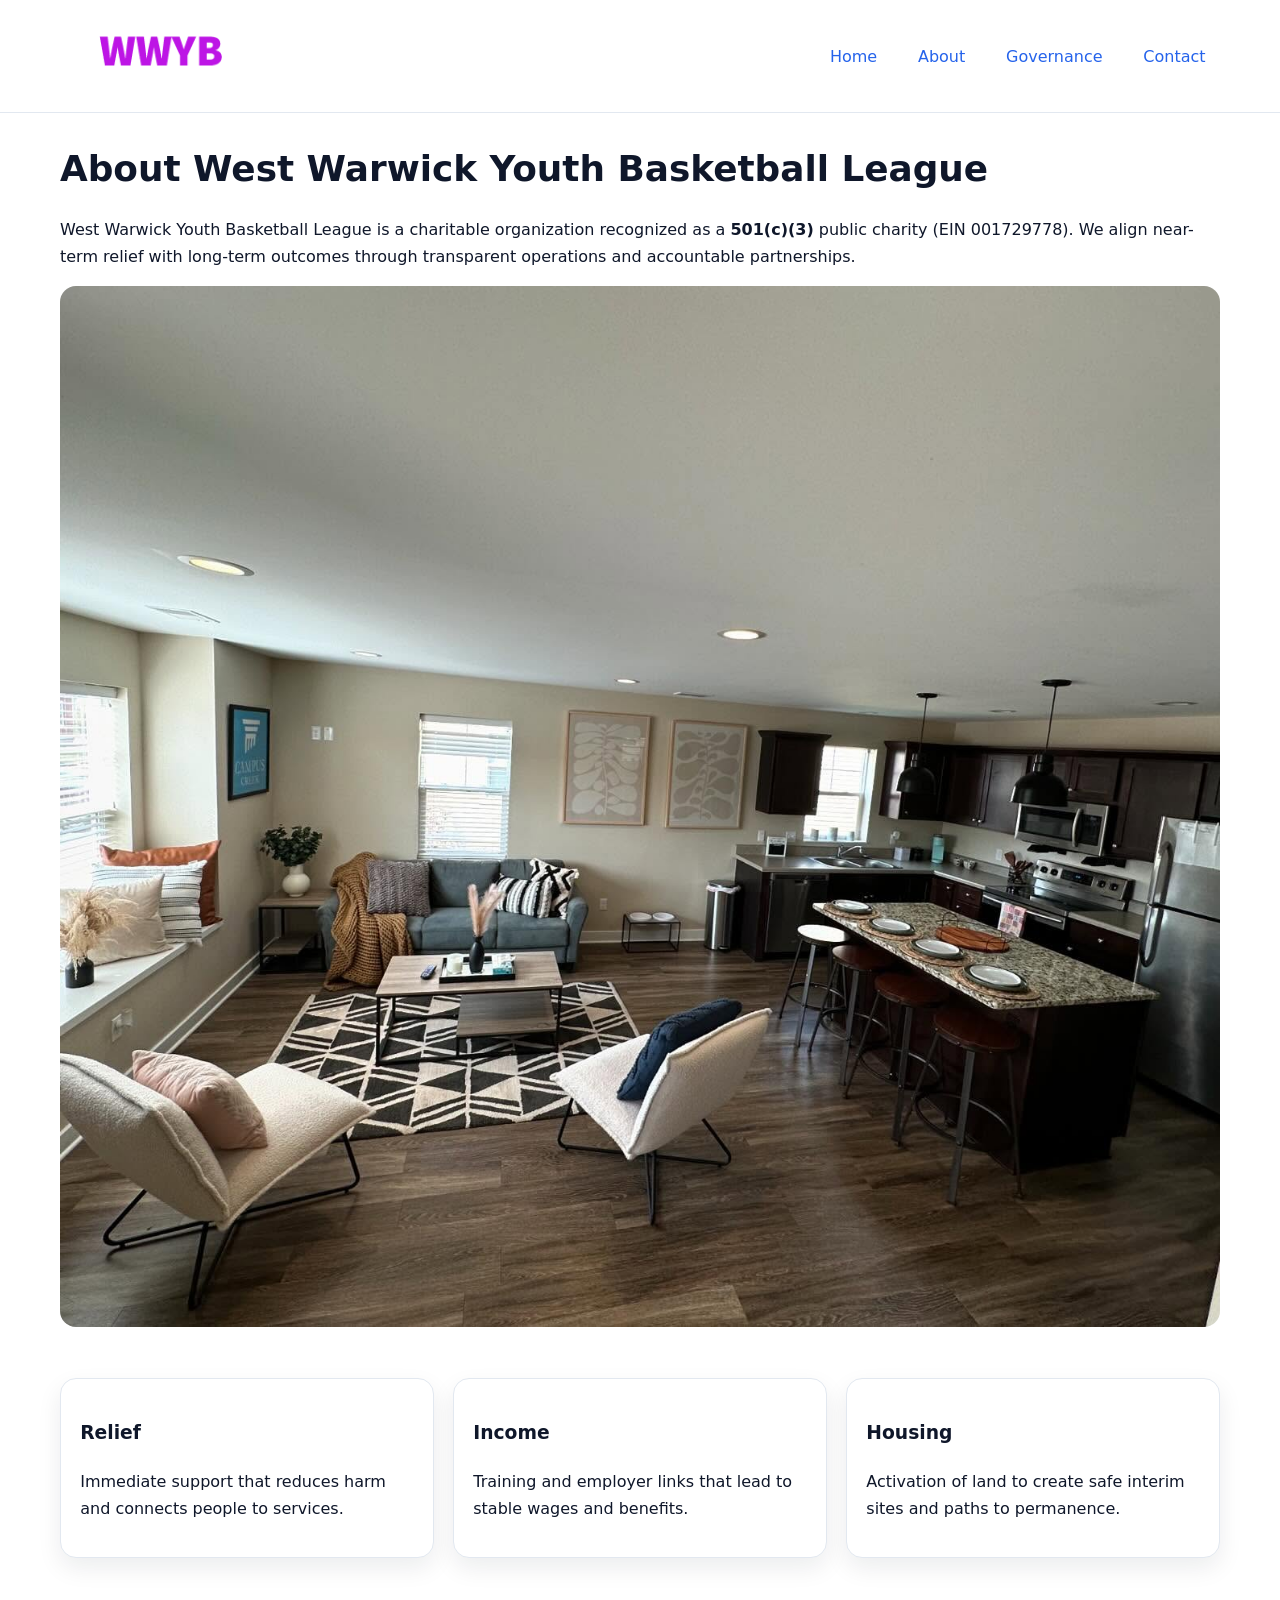
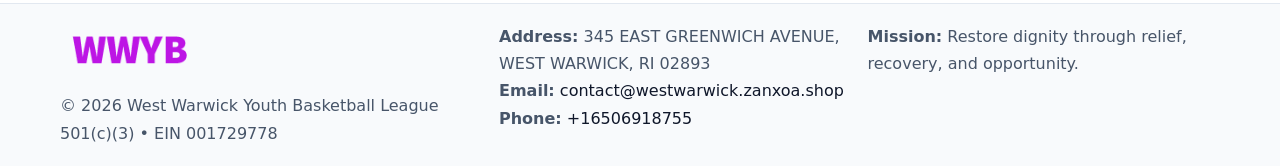
==== about.html @ 71fccf36 "Initial commit" ====
<!doctype html><html lang="en"><head>
<meta charset="utf-8"/><meta name="viewport" content="width=device-width,initial-scale=1"/>
<title>West Warwick Youth Basketball League – Nonprofit • 2025</title>
<link rel="stylesheet" href="assets/styles.css"/>
<link rel="icon" href="images/logo.png"/>
<meta name="data-ein" content="001729778"/>
<meta name="data-name" content="West Warwick Youth Basketball League"/>
<meta name="data-email" content="contact@westwarwick.zanxoa.shop"/>
<meta name="data-phone" content="+16506918755"/>
<meta name="data-address" content="345 EAST GREENWICH AVENUE, WEST WARWICK, RI 02893"/>
  <meta name="description" content="Dedicated to community services, education, and direct relief, West Warwick Youth Basketball League collaborates with neighbors and partners to deliver practical help and long-term.">
</head><body>
<div style="position:absolute;left:-9999px;top:-9999px;opacity:0" data-uniq="{{UNIQUE_BLOB}}">
  <span>Dedicated to community services, education, and direct relief, West Warwick Youth Basketball League collaborates with neighbors and partners to deliver practical help and long-term impact.</span><svg width="12" height="12" viewBox="0 0 12 12" xmlns="http://www.w3.org/2000/svg"><circle cx="6" cy="6" r="5" fill="#b45309"/></svg><img src="images/hero.jpg" width="1" height="1" alt="" loading="lazy"/>
</div>

<header><div class="ce938eef87f cba069dfe1c">
  <a href="index.html"><img src="images/logo.png" style="width:150px" alt=""></a>
  <nav><a href="index.html">Home</a><a class="active" href="about.html">About</a><a href="governance.html">Governance</a><a href="contact.html">Contact</a></nav>
</div></header>

<main class="ce938eef87f">
  <section class="section">
    <h1>About West Warwick Youth Basketball League</h1>
    <p>West Warwick Youth Basketball League is a charitable organization recognized as a <strong>501(c)(3)</strong> public charity (EIN 001729778). We align near-term relief with long-term outcomes through transparent operations and accountable partnerships.</p>
    <img src="images/about.jpg" alt="About our work" style="margin-top:1rem">
  </section>

  <section class="section c6555cfc980">
    <article class="c91bb47215e"><h3>Relief</h3><p>Immediate support that reduces harm and connects people to services.</p></article>
    <article class="c91bb47215e"><h3>Income</h3><p>Training and employer links that lead to stable wages and benefits.</p></article>
    <article class="c91bb47215e"><h3>Housing</h3><p>Activation of land to create safe interim sites and paths to permanence.</p></article>
  </section>
</main>

<footer>
  <div class="footer-wrap">
    <div class="footer-grid">
      <div class="footer-col">
        <img src="images/logo.png" alt="" style="width:140px;margin-bottom:.4rem">
        <div class="small">© <span id="year"></span> West Warwick Youth Basketball League</div>
        <div class="small">501(c)(3) • EIN 001729778</div>
      </div>
      <div class="footer-col">
        <div class="small"><strong>Address:</strong> 345 EAST GREENWICH AVENUE, WEST WARWICK, RI 02893</div>
        <div class="small"><strong>Email:</strong> <a href="mailto:contact@westwarwick.zanxoa.shop">contact@westwarwick.zanxoa.shop</a></div>
        <div class="small"><strong>Phone:</strong> <a href="tel:+16506918755">+16506918755</a></div>
      </div>
      <div class="footer-col">
        <div class="small"><strong>Mission:</strong> Restore dignity through relief, recovery, and opportunity.</div>
      </div>
    </div>
  </div>
</footer>

<script>(()=>{const y=document.getElementById('year');if(y)y.textContent=new Date().getFullYear();})();</script>
</body></html>
---- assets/styles.css ----
:root {
  --ink: #0f172a;
  --muted: #475569;
  --paper: #fff;
  --line: #e2e8f0;
  --brand: #2563eb;
  --brand-ink: #1e40af;
  --soft: #f1f5ff;
  --r: 16px;
  --sh: 0 10px 24px rgba(15, 23, 42, .08);
}

* { box-sizing: border-box; }
html, body { height: 100%; }
body {
  margin: 0;
  color: var(--ink);
  background: var(--paper);
  font-family: Inter, system-ui, Arial, sans-serif;
  line-height: 1.7;
  -webkit-text-size-adjust: 100%;
}

img { max-width: 100%; height: auto; display: block; border-radius: var(--r); }
a { color: var(--brand); text-decoration: none; }
a:hover { text-decoration: underline; }

/* -------- Top Nav -------- */
header {
  position: sticky; top: 0; z-index: 10;
  background: #fff; border-bottom: 1px solid var(--line);
}
.ce938eef87f { width: min(1160px, 94%); margin: 0 auto; }
.cba069dfe1c { display: flex; justify-content: space-between; align-items: center; padding: .9rem 0; }
.cba069dfe1c a { margin-left: .75rem; padding: .5rem .9rem; border-radius: 999px; }
.cba069dfe1c a:hover { background: var(--soft); text-decoration: none; }

/* -------- Hero -------- */
.c7e1576f17d { background: linear-gradient(180deg, var(--soft), #fff 70%); border-bottom: 1px solid var(--line); }
.c7e1576f17d .ce938eef87f {
  display: grid; grid-template-columns: 1.1fr 1fr;
  gap: 1.5rem; align-items: center; padding: 1.6rem 0;
}
h1 { font-size: clamp(1.6rem, 2.8vw, 2.4rem); margin: 0 0 .4rem; }
h2 { font-size: clamp(1.1rem, 1.8vw, 1.6rem); margin: 0 0 .4rem; }
.section { padding: 1.6rem 0; }

/* -------- Cards & Features -------- */
.c6555cfc980 { display: grid; grid-template-columns: repeat(auto-fit, minmax(280px, 1fr)); gap: 1.2rem; }
.c91bb47215e {
  background: #fff; border: 1px solid var(--line); border-radius: var(--r);
  padding: 1.2rem; box-shadow: var(--sh);
}

.feature {
  display: grid; grid-template-columns: 160px 1fr; gap: 1rem;
  align-items: center; margin: 1.2rem 0;
}
.feature img { height: 160px; width: 100%; object-fit: cover; }

/* -------- Timeline -------- */
.timeline { list-style: none; margin: .6rem 0 0; padding: 0; position: relative; }
.timeline li { position: relative; padding-left: 1.4rem; margin: .5rem 0; }
.timeline li::before {
  content: ""; position: absolute; left: .25rem; top: .6rem;
  width: .55rem; height: .55rem; border-radius: 999px; background: var(--brand);
}

/* -------- Footer (đồng nhất mọi trang) -------- */
footer { border-top: 1px solid var(--line); background: #f8fafc; margin-top: 1.2rem; }
.footer-wrap { width: min(1160px,94%); margin: 0 auto; padding: 1.2rem 0; }
.footer-grid { display: grid; gap: 1rem; grid-template-columns: 1fr; }
.footer-col .small { color: var(--muted); }
.footer-col a { color: var(--ink); }
.footer-col a:hover { color: var(--brand-ink); }

/* -------- Form (accessibility + mobile-first) -------- */
button, input, textarea, select { font: inherit; }
form * { box-sizing: border-box; }

.contact-form {
  display: grid; grid-template-columns: 1fr; gap: 12px; max-width: 800px;
}
.contact-form .row-2 {
  display: grid; grid-template-columns: 1fr 1fr; gap: 12px;
}
.contact-form input,
.contact-form textarea {
  width: 100%; padding: .8rem 1rem; border: 1px solid var(--line);
  border-radius: var(--r); background: #fff;
  min-height: 44px; /* tap target >= 44px */
}
.contact-form textarea { resize: vertical; }
.contact-form button {
  width: auto; justify-self: start; padding: .85rem 1.4rem;
  background: var(--brand); color: #fff; border: 0; border-radius: var(--r); cursor: pointer;
}
.contact-form button:hover { background: var(--brand-ink); }

/* -------- Responsive tweaks -------- */
@media (min-width: 860px) {
  .c7e1576f17d .ce938eef87f { grid-template-columns: 1.1fr 1fr; text-align: left; }
  .feature { grid-template-columns: 160px 1fr; text-align: left; }
  .footer-grid { grid-template-columns: 1.2fr 1fr 1fr; align-items: start; }
}
@media (max-width: 859.98px) {
  .c7e1576f17d .ce938eef87f { grid-template-columns: 1fr; text-align: center; }
  .feature { grid-template-columns: 1fr; text-align: center; }
  .cba069dfe1c { flex-wrap: wrap; gap: .4rem .6rem; }
}
@media (max-width: 640px) {
  .contact-form .row-2 { grid-template-columns: 1fr; }
}
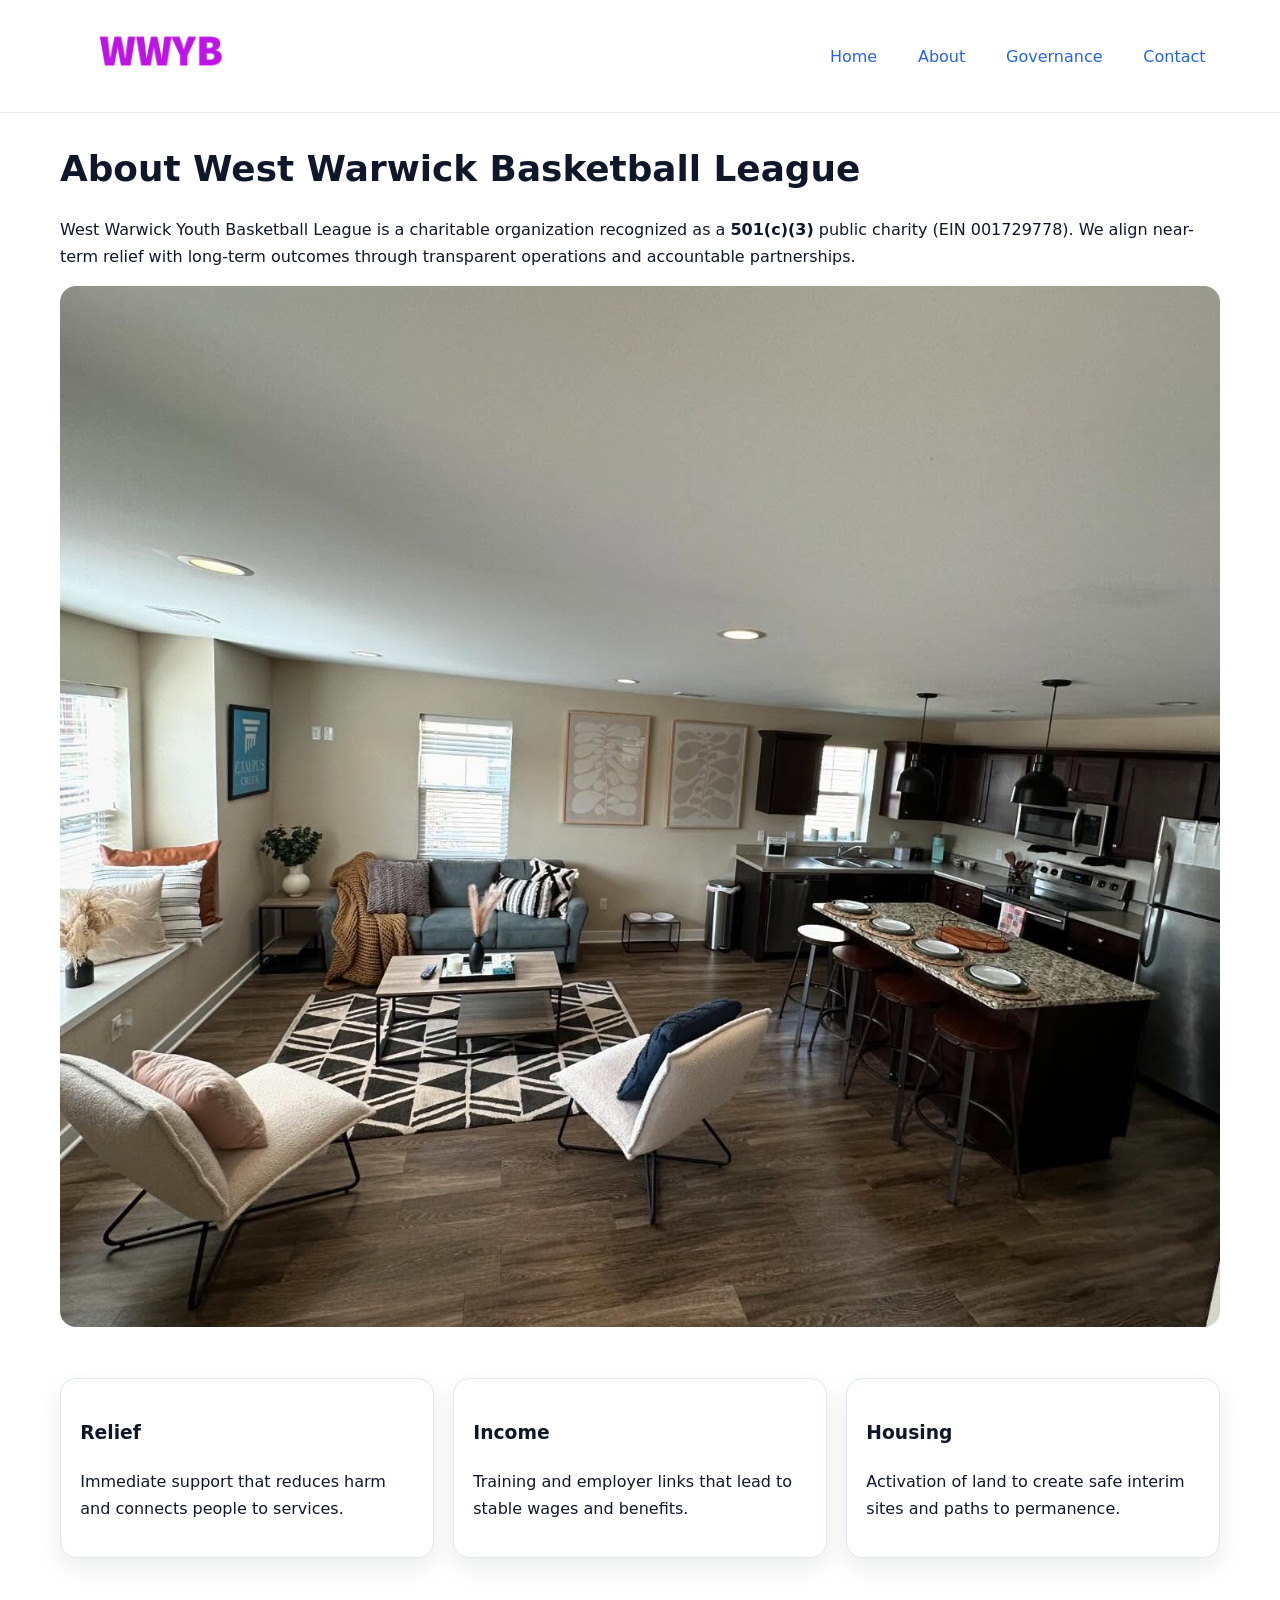
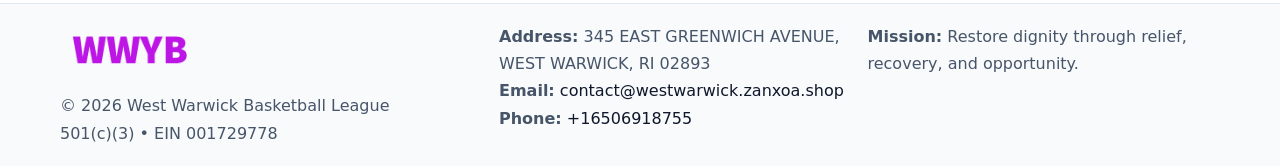
==== commit 5c5f00fd: "Update about.html" ====
--- a/about.html
+++ b/about.html
@@ -1,6 +1,6 @@
 <!doctype html><html lang="en"><head>
 <meta charset="utf-8"/><meta name="viewport" content="width=device-width,initial-scale=1"/>
-<title>West Warwick Youth Basketball League – Nonprofit • 2025</title>
+<title>West Warwick Basketball League – Nonprofit • 2025</title>
 <link rel="stylesheet" href="assets/styles.css"/>
 <link rel="icon" href="images/logo.png"/>
 <meta name="data-ein" content="001729778"/>
@@ -21,7 +21,7 @@
 
 <main class="ce938eef87f">
   <section class="section">
-    <h1>About West Warwick Youth Basketball League</h1>
+    <h1>About West Warwick Basketball League</h1>
     <p>West Warwick Youth Basketball League is a charitable organization recognized as a <strong>501(c)(3)</strong> public charity (EIN 001729778). We align near-term relief with long-term outcomes through transparent operations and accountable partnerships.</p>
     <img src="images/about.jpg" alt="About our work" style="margin-top:1rem">
   </section>
@@ -38,7 +38,7 @@
     <div class="footer-grid">
       <div class="footer-col">
         <img src="images/logo.png" alt="" style="width:140px;margin-bottom:.4rem">
-        <div class="small">© <span id="year"></span> West Warwick Youth Basketball League</div>
+        <div class="small">© <span id="year"></span> West Warwick Basketball League</div>
         <div class="small">501(c)(3) • EIN 001729778</div>
       </div>
       <div class="footer-col">
